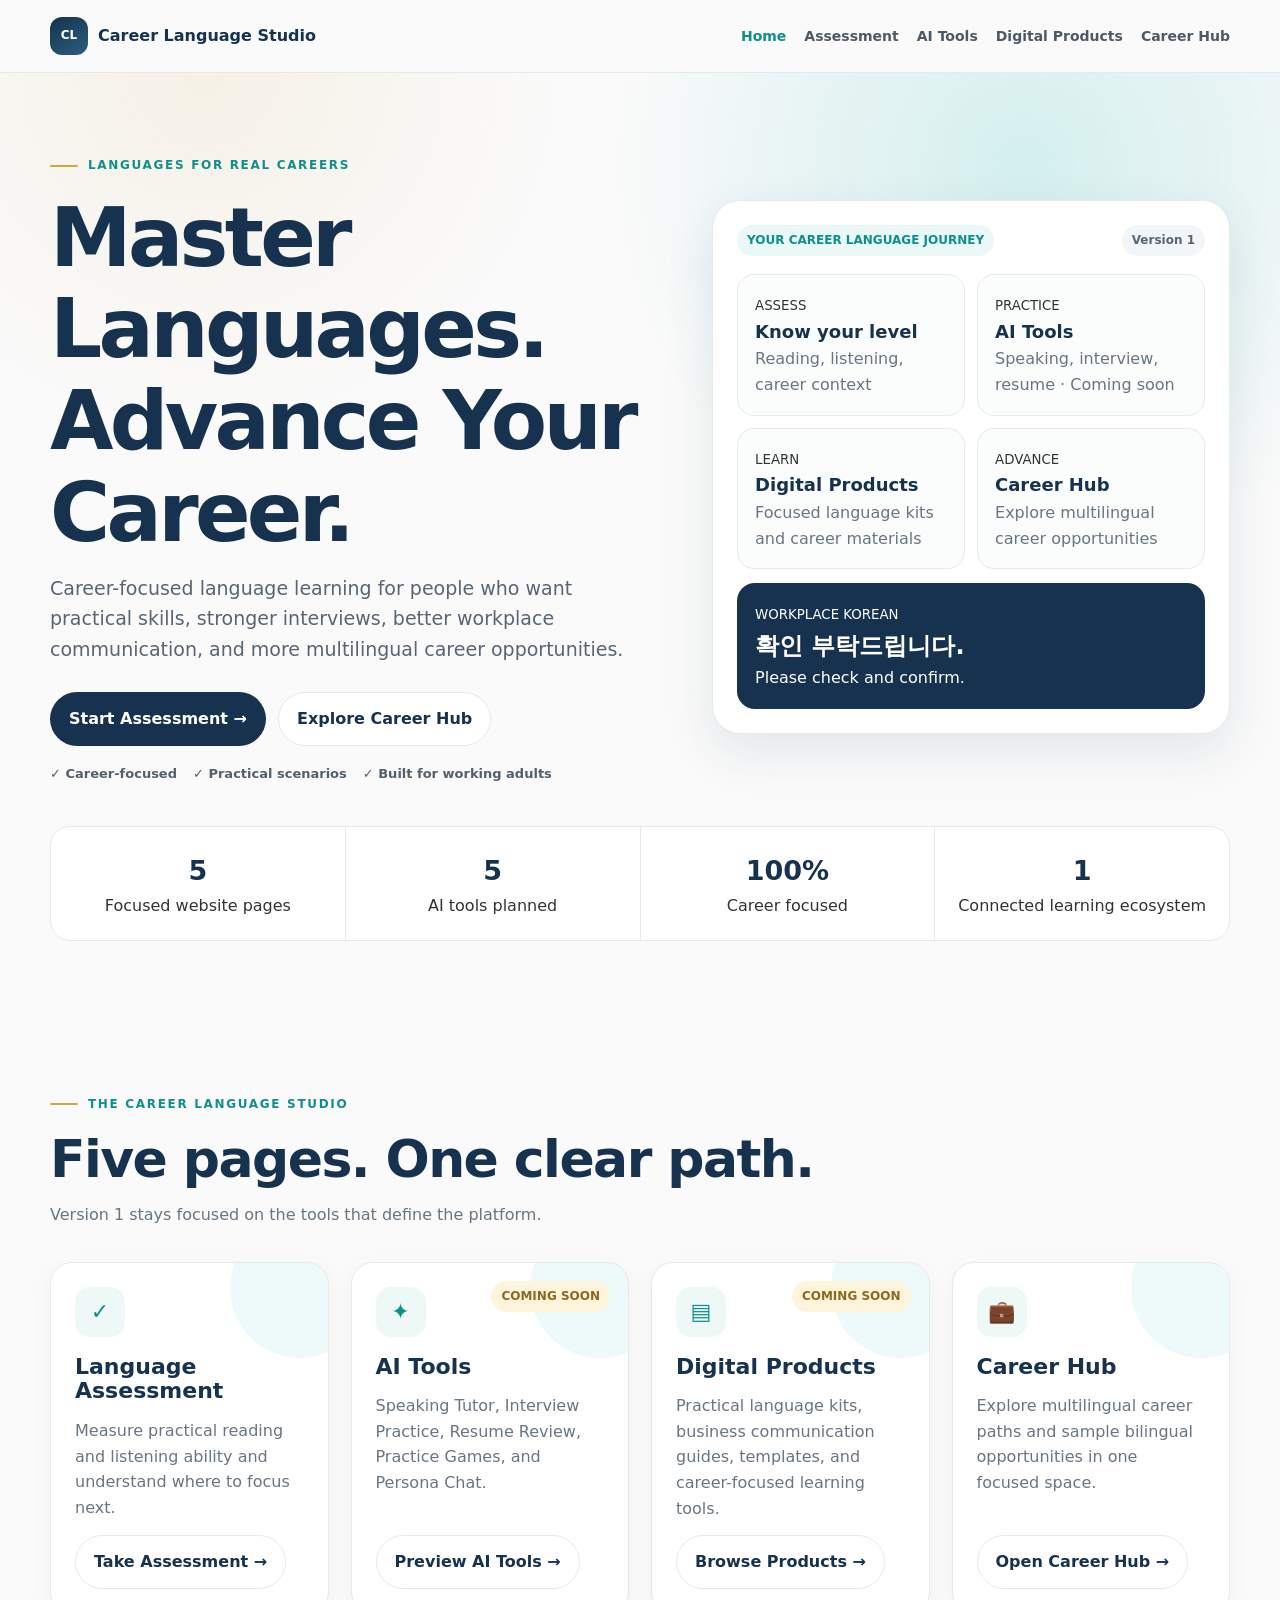
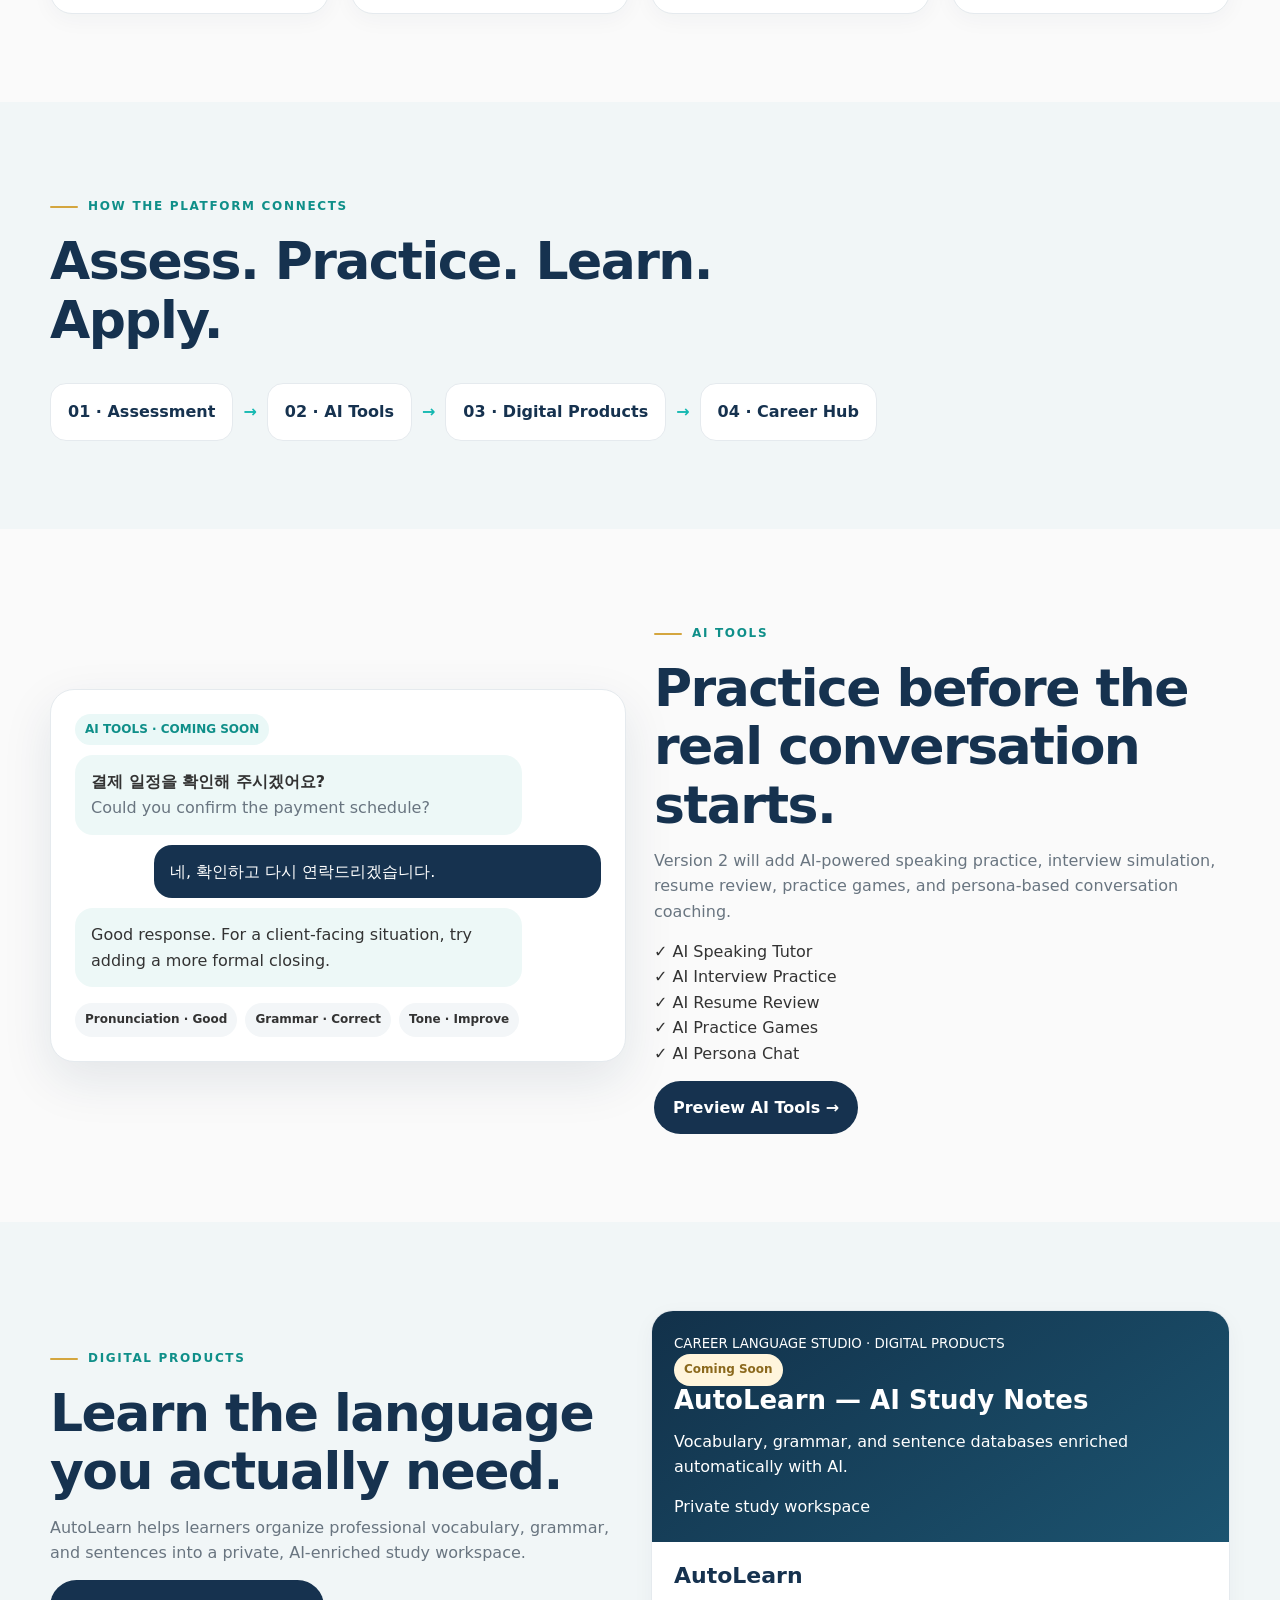
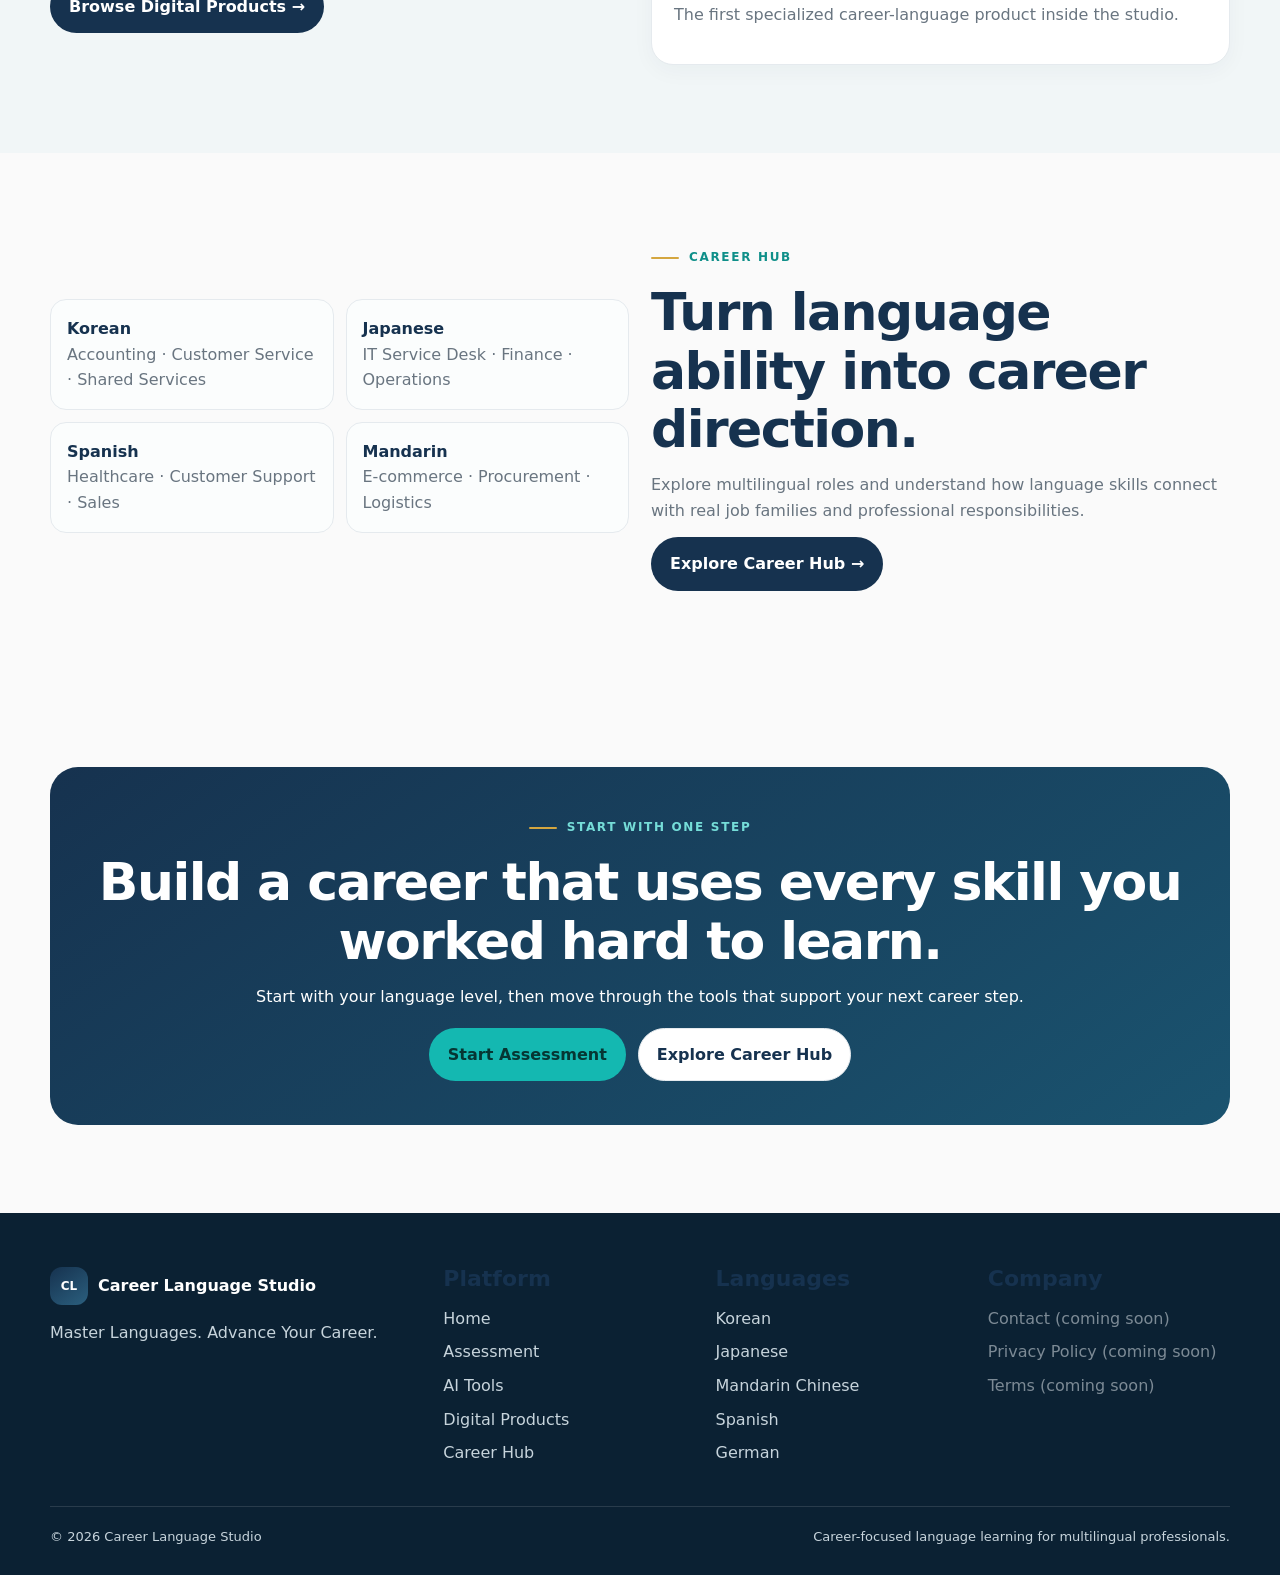
==== index.html @ 13773a87 "Initial commit: Career Language Studio website Five-page static site (Home, Assessment, AI Tools, Di" ====
<!doctype html>
<html lang="en">
<head>
  <meta charset="utf-8">
  <meta name="viewport" content="width=device-width,initial-scale=1">
  <meta name="description" content="Career Language Studio — practical language learning, AI tools, assessments, digital products, and career opportunities for multilingual professionals.">
  <title>Career Language Studio</title>
  <link rel="stylesheet" href="css/style.css">
  <style>
    .brand{display:flex;align-items:center;gap:10px;font-weight:900;color:var(--navy)}
    .checks{display:flex;gap:16px;flex-wrap:wrap;font-size:13px;font-weight:800;color:#53606b}
    .hero-panel{background:white;border:1px solid var(--line);border-radius:28px;box-shadow:var(--shadow);padding:24px}
    .panel-top{display:flex;justify-content:space-between;gap:12px;align-items:center}
    .journey{display:grid;grid-template-columns:repeat(2,1fr);gap:12px;margin-top:18px}
    .journey-card{padding:17px;border:1px solid var(--line);border-radius:17px;background:#fbfdfd}
    .journey-card strong{display:block;color:var(--navy);font-size:18px}
    .phrase{margin-top:14px;background:var(--navy);color:white;border-radius:18px;padding:18px}
    .phrase strong{display:block;font-size:24px}
    .stats{display:grid;grid-template-columns:repeat(4,1fr);gap:1px;background:var(--line);border:1px solid var(--line);border-radius:20px;overflow:hidden;margin-top:42px}
    .stat{background:white;padding:22px;text-align:center}
    .stat strong{display:block;color:var(--navy);font-size:27px}
    .main-card{position:relative;overflow:hidden;min-height:290px;display:flex;flex-direction:column;transition:.2s}
    .main-card:hover{transform:translateY(-4px);box-shadow:var(--shadow)}
    .main-card:before{content:"";position:absolute;width:140px;height:140px;border-radius:50%;background:rgba(20,184,177,.07);right:-42px;top:-45px}
    .main-card .btn{margin-top:auto;align-self:flex-start}
    .main-card .coming-badge{position:absolute;right:18px;top:18px}
    .path{display:flex;gap:10px;flex-wrap:wrap;align-items:center}
    .node{background:white;border:1px solid var(--line);border-radius:16px;padding:15px 17px;font-weight:800;color:var(--navy)}
    .arrow{color:var(--teal);font-weight:900}
    .ai-preview{display:grid;grid-template-columns:1fr 1fr;gap:28px;align-items:center}
    .chatbox{background:white;border:1px solid var(--line);border-radius:24px;padding:24px;box-shadow:var(--shadow)}
    .bubble{max-width:85%;padding:14px 16px;border-radius:18px;margin:10px 0}
    .bubble.ai{background:#edf8f7}
    .bubble.user{background:var(--navy);color:white;margin-left:auto}
    .score-row{display:flex;gap:8px;flex-wrap:wrap;margin-top:16px}
    .score{padding:7px 10px;border-radius:999px;background:#f3f6f8;font-size:12px;font-weight:800}
    .product-preview{overflow:hidden;padding:0}
    .cover{min-height:215px;padding:22px;background:linear-gradient(145deg,#12314a,#1c5470);color:white;display:flex;flex-direction:column;justify-content:space-between}
    .cover h3{color:white;font-size:26px}
    .product-body{padding:22px}
    .career-preview{display:grid;grid-template-columns:1fr 1fr;gap:12px}
    .career-box{border:1px solid var(--line);border-radius:16px;padding:16px;background:#fbfdfd}
    .career-box strong{color:var(--navy)}
    @media(max-width:980px){
      .hero-grid,.ai-preview{grid-template-columns:1fr}
      .stats{grid-template-columns:repeat(2,1fr)}
    }
    @media(max-width:680px){
      .stats,.journey,.career-preview{grid-template-columns:1fr}
      .path{display:grid}
      .arrow{transform:rotate(90deg);justify-self:center}
    }
  </style>
</head>
<body>
<header>
  <div class="wrap nav">
    <a class="brand" href="index.html"><span class="brandmark">CL</span><span>Career Language Studio</span></a>
    <button class="menu" aria-label="Open menu" aria-expanded="false">☰</button>
    <nav>
      <a href="index.html">Home</a>
      <a href="assessment.html">Assessment</a>
      <a href="ai-tools.html">AI Tools</a>
      <a href="digital-products.html">Digital Products</a>
      <a href="career-hub.html">Career Hub</a>
    </nav>
  </div>
</header>

<main>
<section class="hero">
  <div class="wrap">
    <div class="hero-grid">
      <div>
        <span class="eyebrow">Languages for real careers</span>
        <h1>Master Languages.<br>Advance Your Career.</h1>
        <p>Career-focused language learning for people who want practical skills, stronger interviews, better workplace communication, and more multilingual career opportunities.</p>
        <div class="hero-actions">
          <a class="btn primary" href="assessment.html">Start Assessment →</a>
          <a class="btn secondary" href="career-hub.html">Explore Career Hub</a>
        </div>
        <div class="checks"><span>✓ Career-focused</span><span>✓ Practical scenarios</span><span>✓ Built for working adults</span></div>
      </div>

      <div class="hero-panel">
        <div class="panel-top"><span class="tag">YOUR CAREER LANGUAGE JOURNEY</span><span class="pill">Version 1</span></div>
        <div class="journey">
          <div class="journey-card"><small>ASSESS</small><strong>Know your level</strong><span class="muted">Reading, listening, career context</span></div>
          <div class="journey-card"><small>PRACTICE</small><strong>AI Tools</strong><span class="muted">Speaking, interview, resume · Coming soon</span></div>
          <div class="journey-card"><small>LEARN</small><strong>Digital Products</strong><span class="muted">Focused language kits and career materials</span></div>
          <div class="journey-card"><small>ADVANCE</small><strong>Career Hub</strong><span class="muted">Explore multilingual career opportunities</span></div>
        </div>
        <div class="phrase"><small>WORKPLACE KOREAN</small><strong>확인 부탁드립니다.</strong><span>Please check and confirm.</span></div>
      </div>
    </div>

    <div class="stats">
      <div class="stat"><strong>5</strong><span>Focused website pages</span></div>
      <div class="stat"><strong>5</strong><span>AI tools planned</span></div>
      <div class="stat"><strong>100%</strong><span>Career focused</span></div>
      <div class="stat"><strong>1</strong><span>Connected learning ecosystem</span></div>
    </div>
  </div>
</section>

<section class="section">
  <div class="wrap">
    <div class="section-head">
      <span class="eyebrow">The Career Language Studio</span>
      <h2>Five pages. One clear path.</h2>
      <p class="muted">Version 1 stays focused on the tools that define the platform.</p>
    </div>

    <div class="grid cols-4">
      <article class="card main-card">
        <div class="icon">✓</div>
        <h3>Language Assessment</h3>
        <p class="muted">Measure practical reading and listening ability and understand where to focus next.</p>
        <a class="btn secondary" href="assessment.html">Take Assessment →</a>
      </article>

      <article class="card main-card">
        <span class="tag coming coming-badge">COMING SOON</span>
        <div class="icon">✦</div>
        <h3>AI Tools</h3>
        <p class="muted">Speaking Tutor, Interview Practice, Resume Review, Practice Games, and Persona Chat.</p>
        <a class="btn secondary" href="ai-tools.html">Preview AI Tools →</a>
      </article>

      <article class="card main-card">
        <span class="tag coming coming-badge">COMING SOON</span>
        <div class="icon">▤</div>
        <h3>Digital Products</h3>
        <p class="muted">Practical language kits, business communication guides, templates, and career-focused learning tools.</p>
        <a class="btn secondary" href="digital-products.html">Browse Products →</a>
      </article>

      <article class="card main-card">
        <div class="icon">💼</div>
        <h3>Career Hub</h3>
        <p class="muted">Explore multilingual career paths and sample bilingual opportunities in one focused space.</p>
        <a class="btn secondary" href="career-hub.html">Open Career Hub →</a>
      </article>
    </div>
  </div>
</section>

<section class="section alt">
  <div class="wrap">
    <div class="section-head">
      <span class="eyebrow">How the platform connects</span>
      <h2>Assess. Practice. Learn. Apply.</h2>
    </div>
    <div class="path">
      <div class="node">01 · Assessment</div><div class="arrow">→</div>
      <div class="node">02 · AI Tools</div><div class="arrow">→</div>
      <div class="node">03 · Digital Products</div><div class="arrow">→</div>
      <div class="node">04 · Career Hub</div>
    </div>
  </div>
</section>

<section class="section">
  <div class="wrap ai-preview">
    <div class="chatbox">
      <span class="tag">AI TOOLS · COMING SOON</span>
      <div class="bubble ai"><strong>결제 일정을 확인해 주시겠어요?</strong><br><span class="muted">Could you confirm the payment schedule?</span></div>
      <div class="bubble user">네, 확인하고 다시 연락드리겠습니다.</div>
      <div class="bubble ai">Good response. For a client-facing situation, try adding a more formal closing.</div>
      <div class="score-row"><span class="score">Pronunciation · Good</span><span class="score">Grammar · Correct</span><span class="score">Tone · Improve</span></div>
    </div>
    <div>
      <span class="eyebrow">AI Tools</span>
      <h2>Practice before the real conversation starts.</h2>
      <p class="muted">Version 2 will add AI-powered speaking practice, interview simulation, resume review, practice games, and persona-based conversation coaching.</p>
      <p>✓ AI Speaking Tutor<br>✓ AI Interview Practice<br>✓ AI Resume Review<br>✓ AI Practice Games<br>✓ AI Persona Chat</p>
      <a class="btn primary" href="ai-tools.html">Preview AI Tools →</a>
    </div>
  </div>
</section>

<section class="section alt">
  <div class="wrap grid cols-2" style="align-items:center">
    <div>
      <span class="eyebrow">Digital Products</span>
      <h2>Learn the language you actually need.</h2>
      <p class="muted">AutoLearn helps learners organize professional vocabulary, grammar, and sentences into a private, AI-enriched study workspace.</p>
      <a class="btn primary" href="digital-products.html">Browse Digital Products →</a>
    </div>
    <article class="card product-preview">
      <div class="cover">
        <small>CAREER LANGUAGE STUDIO · DIGITAL PRODUCTS</small>
        <div><span class="tag coming">Coming Soon</span><h3>AutoLearn — AI Study Notes</h3><p>Vocabulary, grammar, and sentence databases enriched automatically with AI.</p></div>
        <span>Private study workspace</span>
      </div>
      <div class="product-body"><h3>AutoLearn</h3><p class="muted">The first specialized career-language product inside the studio.</p></div>
    </article>
  </div>
</section>

<section class="section">
  <div class="wrap grid cols-2" style="align-items:center">
    <div class="career-preview">
      <div class="career-box"><strong>Korean</strong><br><span class="muted">Accounting · Customer Service · Shared Services</span></div>
      <div class="career-box"><strong>Japanese</strong><br><span class="muted">IT Service Desk · Finance · Operations</span></div>
      <div class="career-box"><strong>Spanish</strong><br><span class="muted">Healthcare · Customer Support · Sales</span></div>
      <div class="career-box"><strong>Mandarin</strong><br><span class="muted">E-commerce · Procurement · Logistics</span></div>
    </div>
    <div>
      <span class="eyebrow">Career Hub</span>
      <h2>Turn language ability into career direction.</h2>
      <p class="muted">Explore multilingual roles and understand how language skills connect with real job families and professional responsibilities.</p>
      <a class="btn primary" href="career-hub.html">Explore Career Hub →</a>
    </div>
  </div>
</section>

<section class="section">
  <div class="wrap">
    <div class="cta">
      <span class="eyebrow" style="color:#75ddd8">Start with one step</span>
      <h2>Build a career that uses every skill you worked hard to learn.</h2>
      <p>Start with your language level, then move through the tools that support your next career step.</p>
      <div style="display:flex;gap:12px;justify-content:center;flex-wrap:wrap;margin-top:18px">
        <a class="btn teal" href="assessment.html">Start Assessment</a>
        <a class="btn secondary" href="career-hub.html">Explore Career Hub</a>
      </div>
    </div>
  </div>
</section>
</main>

<footer>
  <div class="wrap">
    <div class="footer-grid">
      <div>
        <div class="brand"><span class="brandmark">CL</span><span style="color:white">Career Language Studio</span></div>
        <p style="margin-top:15px">Master Languages. Advance Your Career.</p>
      </div>
      <div class="footer-col">
        <h3>Platform</h3>
        <a href="index.html">Home</a>
        <a href="assessment.html">Assessment</a>
        <a href="ai-tools.html">AI Tools</a>
        <a href="digital-products.html">Digital Products</a>
        <a href="career-hub.html">Career Hub</a>
      </div>
      <div class="footer-col">
        <h3>Languages</h3>
        <a href="assessment.html">Korean</a>
        <a href="assessment.html">Japanese</a>
        <a href="assessment.html">Mandarin Chinese</a>
        <a href="assessment.html">Spanish</a>
        <a href="assessment.html">German</a>
      </div>
      <div class="footer-col">
        <h3>Company</h3>
        <span class="soon">Contact (coming soon)</span>
        <span class="soon">Privacy Policy (coming soon)</span>
        <span class="soon">Terms (coming soon)</span>
      </div>
    </div>
    <div class="copyright"><span>© 2026 Career Language Studio</span><span>Career-focused language learning for multilingual professionals.</span></div>
  </div>
</footer>
<script src="js/main.js"></script>
</body>
</html>
---- css/style.css ----
/* Career Language Studio — shared site styles
   Loaded on every page. Page-specific styles live in a <style> block
   in each HTML file and should not repeat anything defined here. */

:root{
  --navy:#16324F; --navy2:#0d2438; --teal:#14B8B1; --teal2:#0f8f89;
  --gold:#D4A63F; --bg:#FAFAFA; --paper:#fff; --text:#333; --muted:#697580;
  --line:#e5eaee; --soft:#f1f6f7; --good:#2e7d64; --warn:#9a6b20;
  --shadow:0 18px 50px rgba(22,50,79,.10);
  --radius:22px; --max:1180px;
}

*{box-sizing:border-box}
html{scroll-behavior:smooth}
body{margin:0;background:var(--bg);color:var(--text);font-family:Inter,ui-sans-serif,system-ui,-apple-system,BlinkMacSystemFont,"Segoe UI",sans-serif;line-height:1.6}
h1,h2,h3{font-family:Poppins,Inter,system-ui,sans-serif;color:var(--navy);line-height:1.12;margin:0 0 14px}
h1{font-size:clamp(46px,7vw,82px);letter-spacing:-.045em}
h2{font-size:clamp(32px,4.6vw,52px);letter-spacing:-.03em}
h3{font-size:22px}
p{margin:0 0 14px}
a{text-decoration:none;color:inherit}
button,input,select{font:inherit}

.wrap{width:min(var(--max),calc(100% - 40px));margin:auto}
.section{padding:88px 0}
.alt{background:var(--soft)}
.dark{background:var(--navy);color:white}
.dark h2,.dark h3{color:white}
.muted{color:var(--muted)}

.eyebrow{display:inline-flex;align-items:center;gap:10px;font-size:12px;font-weight:900;letter-spacing:.14em;text-transform:uppercase;color:var(--teal2);margin-bottom:16px}
.eyebrow:before{content:"";width:28px;height:2px;background:var(--gold);border-radius:2px}

/* Buttons */
.btn{display:inline-flex;align-items:center;justify-content:center;gap:8px;border:1px solid transparent;border-radius:999px;padding:13px 18px;font-weight:800;cursor:pointer;transition:.2s;font-family:inherit}
.btn:hover{transform:translateY(-1px)}
.btn.primary{background:var(--navy);color:white}
.btn.primary:hover{background:var(--navy2)}
.btn.secondary{background:white;border-color:var(--line);color:var(--navy)}
.btn.ghost{background:transparent;border-color:var(--line);color:var(--navy)}
.btn.teal{background:var(--teal);color:#063633}
.btn[disabled],.btn.disabled{cursor:not-allowed;opacity:.6}
.btn[disabled]:hover,.btn.disabled:hover{transform:none}

/* Tags / status badges (unified across pages) */
.tag,.pill{display:inline-flex;align-items:center;gap:6px;border-radius:999px;padding:6px 10px;font-size:12px;font-weight:800}
.tag{background:#eaf8f7;color:var(--teal2)}
.pill{background:#f3f6f8;color:#596570}
.coming{background:#fff5dc;color:#8b691d}
.demo{background:#fff5dc;color:#8b691d}

.card{background:white;border:1px solid var(--line);border-radius:var(--radius);padding:24px;box-shadow:0 6px 22px rgba(22,50,79,.04)}
.grid{display:grid;gap:22px}
.cols-2{grid-template-columns:repeat(2,minmax(0,1fr))}
.cols-3{grid-template-columns:repeat(3,minmax(0,1fr))}
.cols-4{grid-template-columns:repeat(4,minmax(0,1fr))}

.section-head{max-width:780px;margin-bottom:34px}
.icon{width:50px;height:50px;border-radius:15px;background:#edf8f7;color:var(--teal2);display:grid;place-items:center;font-size:22px;font-weight:900;margin-bottom:18px}

/* Header / primary nav */
header{position:sticky;top:0;z-index:60;background:rgba(250,250,250,.92);backdrop-filter:blur(16px);border-bottom:1px solid var(--line)}
.nav{height:72px;display:flex;align-items:center;justify-content:space-between;gap:18px}
.brand{display:flex;align-items:center;gap:10px;font-weight:900;color:var(--navy)}
.brandmark{width:38px;height:38px;border-radius:12px;background:linear-gradient(145deg,var(--navy),#2b5f7e);color:white;display:grid;place-items:center;font-size:12px}
nav{display:flex;gap:18px;align-items:center;font-size:14px;font-weight:800;color:#4d5964}
nav a:hover{color:var(--teal2)}
nav a[aria-current="page"]{color:var(--teal2)}
.menu{display:none;border:0;background:transparent;font-size:26px;color:var(--navy);cursor:pointer}

/* Shared hero shell */
.hero{padding:76px 0 58px;background:
  radial-gradient(circle at 80% 10%,rgba(20,184,177,.17),transparent 31%),
  radial-gradient(circle at 16% 0%,rgba(212,166,63,.10),transparent 25%),var(--bg)}
.hero-grid{display:grid;grid-template-columns:1.08fr .92fr;gap:54px;align-items:center}
.hero p{font-size:19px;color:#596572;max-width:720px}
.hero-actions{display:flex;gap:12px;flex-wrap:wrap;margin:28px 0 18px}

.cta{background:linear-gradient(145deg,var(--navy),#1a536f);color:white;border-radius:28px;padding:44px;text-align:center}
.cta h2{color:white}

/* Footer (shared across all pages) */
footer{background:#0b2133;color:#c7d4dc;padding:54px 0 28px}
.footer-grid{display:grid;grid-template-columns:1.5fr repeat(3,1fr);gap:30px}
.footer-col a,.footer-col span.soon{display:block;margin:8px 0}
.footer-col span.soon{color:#7c8a95;cursor:default}
.copyright{margin-top:32px;padding-top:20px;border-top:1px solid rgba(255,255,255,.12);font-size:13px;display:flex;justify-content:space-between;gap:18px;flex-wrap:wrap}

/* Shared responsive breakpoints */
@media(max-width:980px){
  nav{display:none}
  nav.open{display:flex;position:absolute;left:20px;right:20px;top:72px;flex-direction:column;align-items:flex-start;background:white;border:1px solid var(--line);border-radius:18px;padding:18px;box-shadow:var(--shadow);z-index:61}
  .menu{display:block}
  .hero-grid{grid-template-columns:1fr}
  .cols-4,.cols-3{grid-template-columns:repeat(2,1fr)}
  .footer-grid{grid-template-columns:repeat(2,1fr)}
}
@media(max-width:680px){
  .wrap{width:min(var(--max),calc(100% - 28px))}
  .section{padding:66px 0}
  .cols-2,.cols-3,.cols-4,.footer-grid{grid-template-columns:1fr}
  .cta{padding:32px 22px}
}

/* Accessibility: visible keyboard focus everywhere */
a:focus-visible,button:focus-visible,input:focus-visible,select:focus-visible,[role="button"]:focus-visible{
  outline:2px solid var(--teal2);outline-offset:2px;
}
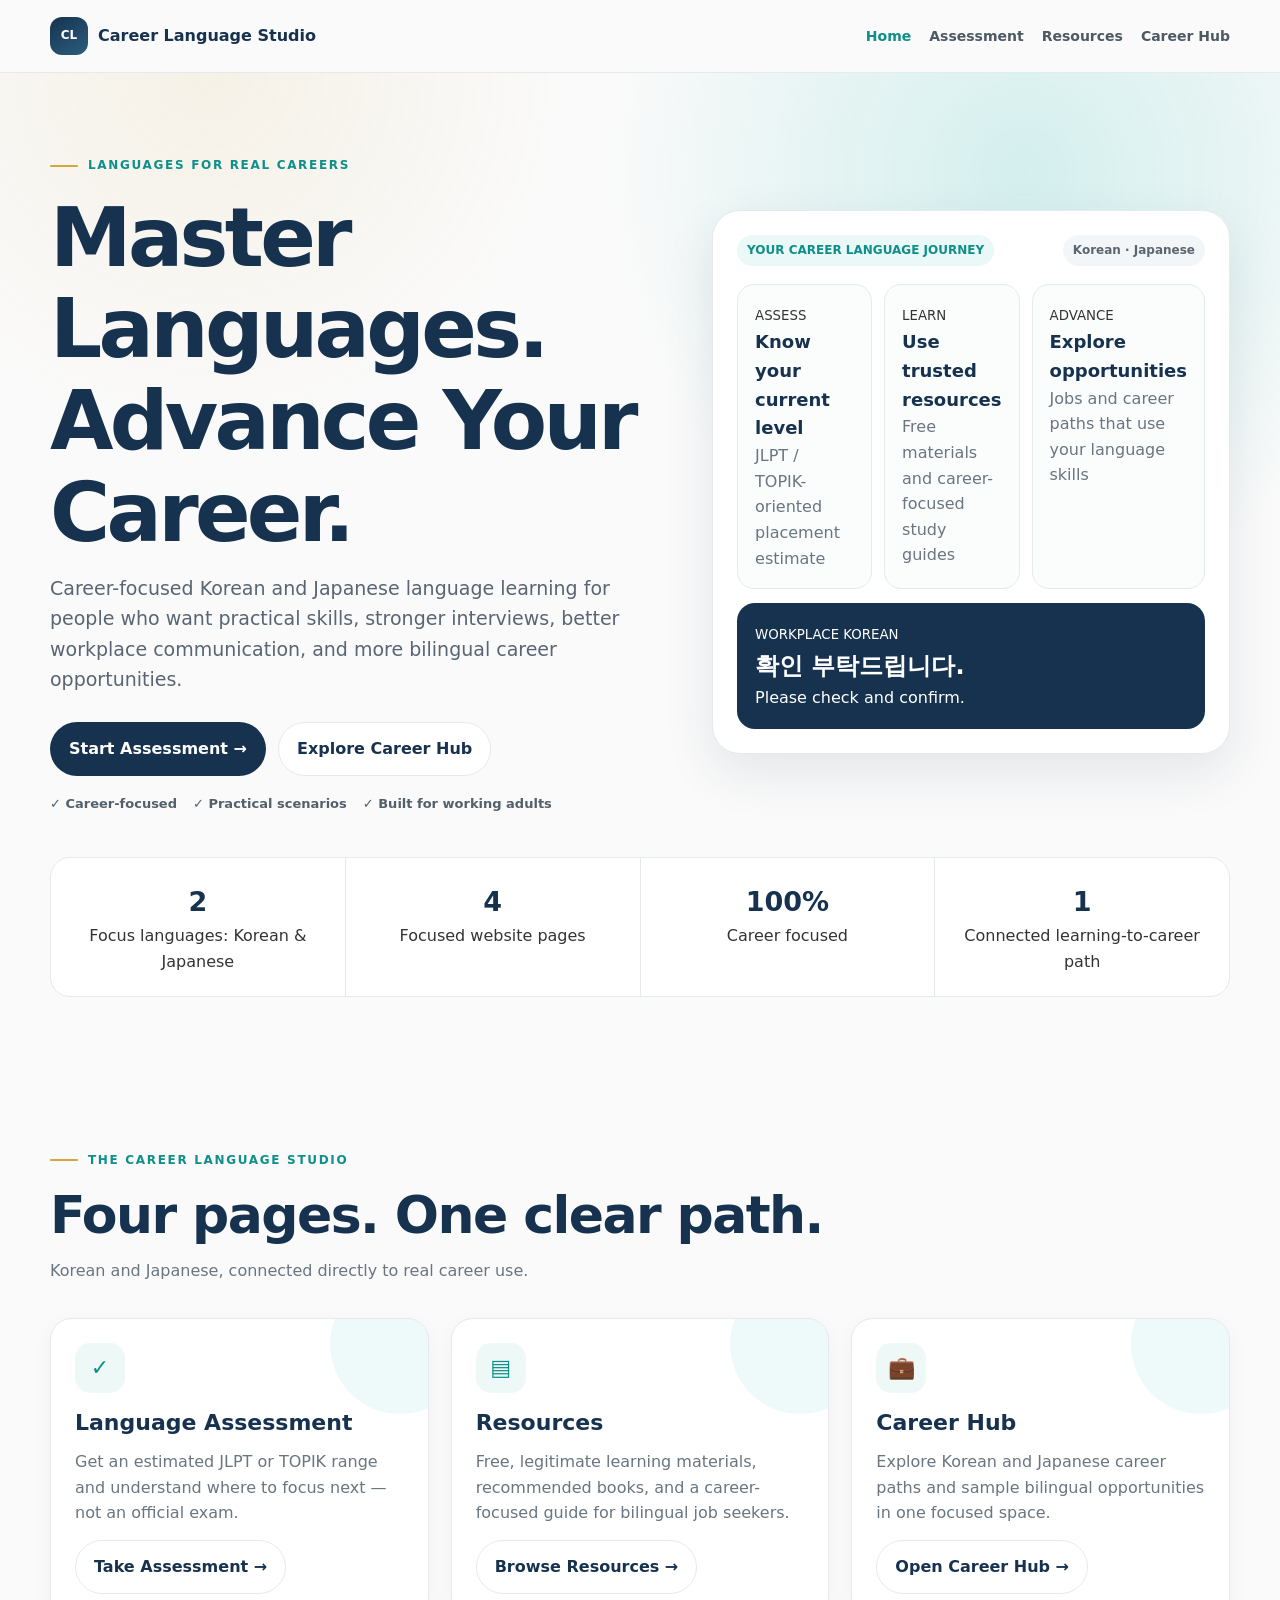
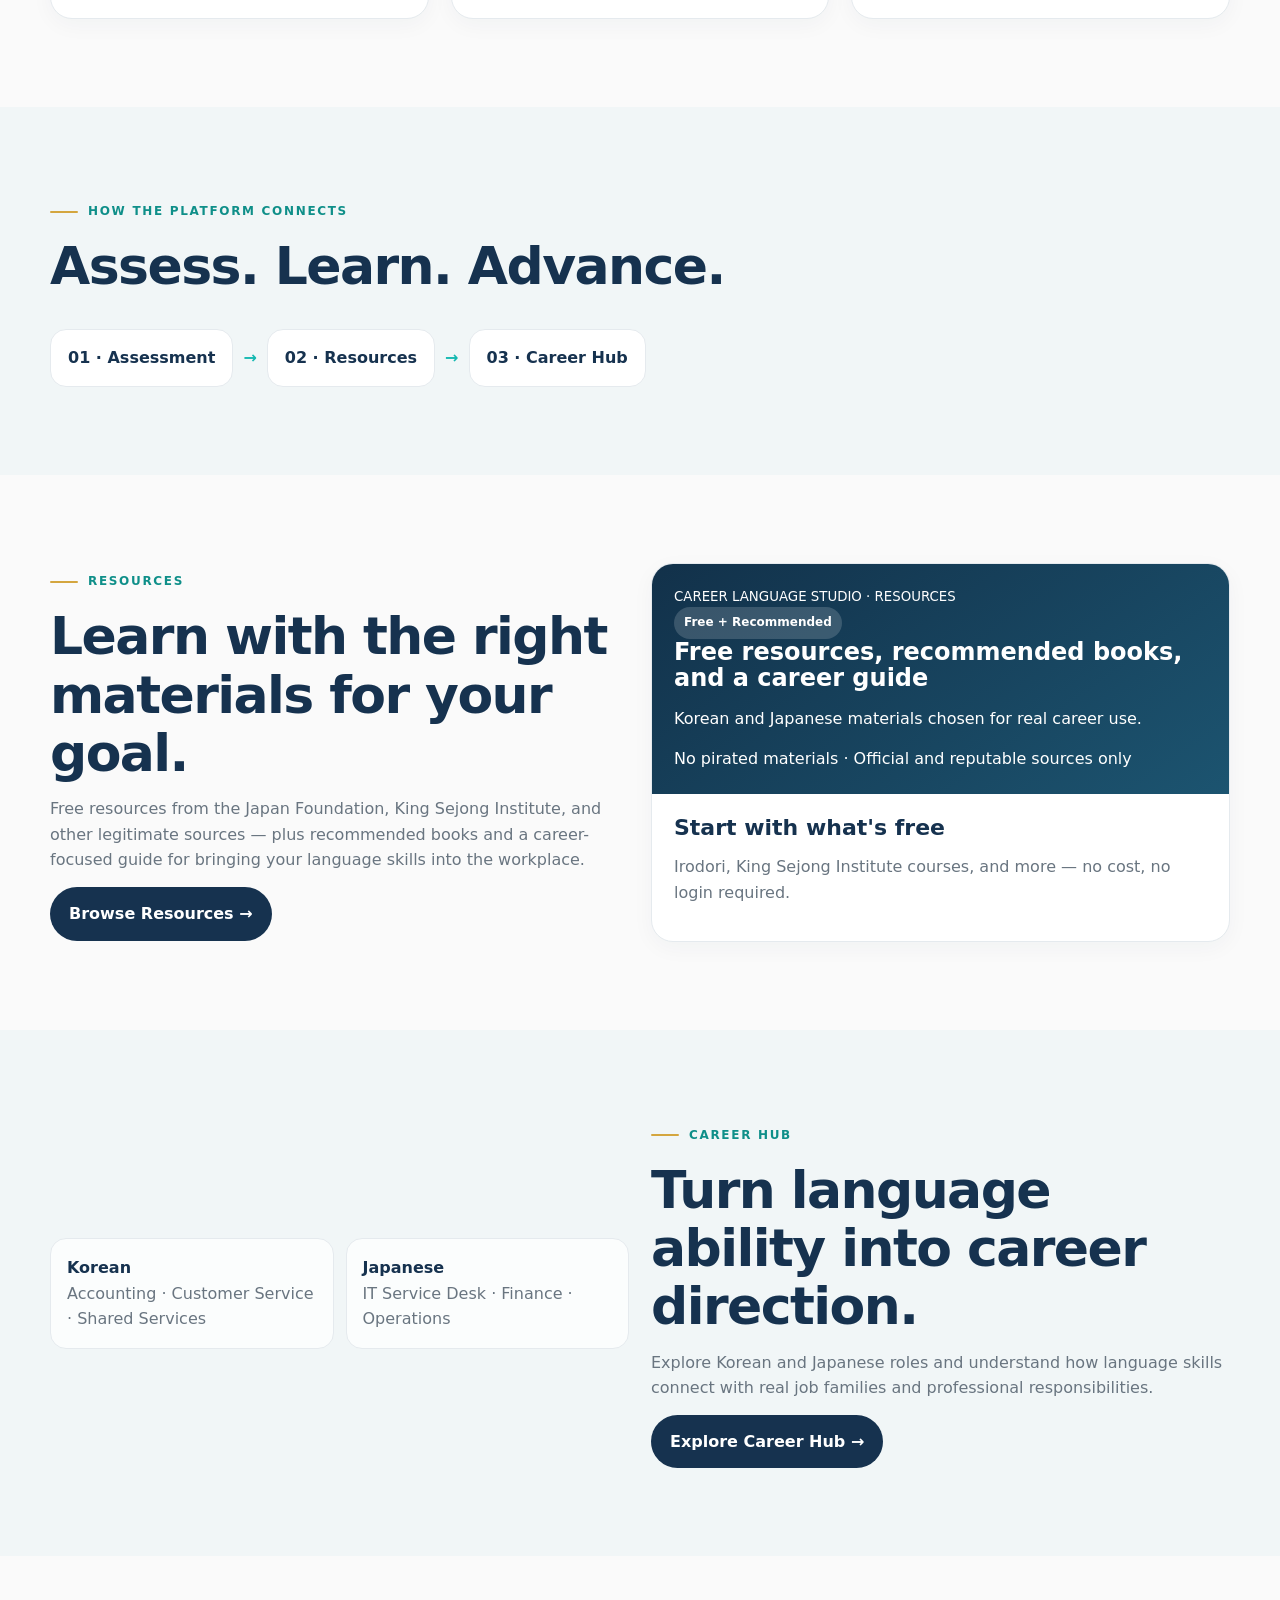
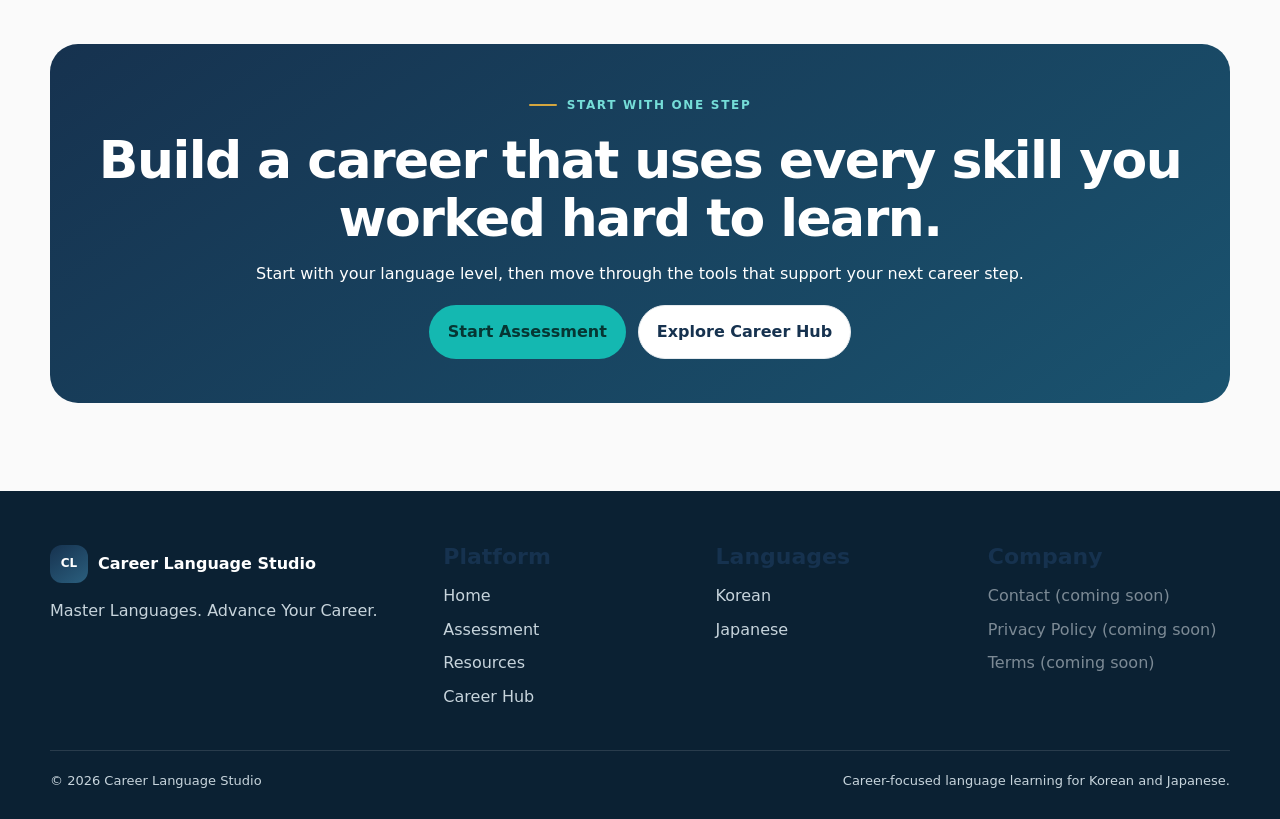
==== commit 424d93aa: "feat: narrow platform to Korean/Japanese and restructure around Resources - Nav/footer across all pa" ====
--- a/index.html
+++ b/index.html
@@ -3,7 +3,7 @@
 <head>
   <meta charset="utf-8">
   <meta name="viewport" content="width=device-width,initial-scale=1">
-  <meta name="description" content="Career Language Studio — practical language learning, AI tools, assessments, digital products, and career opportunities for multilingual professionals.">
+  <meta name="description" content="Career Language Studio — career-focused Korean and Japanese language learning, placement assessment, curated resources, and bilingual career opportunities.">
   <title>Career Language Studio</title>
   <link rel="stylesheet" href="css/style.css">
   <style>
@@ -11,7 +11,7 @@
     .checks{display:flex;gap:16px;flex-wrap:wrap;font-size:13px;font-weight:800;color:#53606b}
     .hero-panel{background:white;border:1px solid var(--line);border-radius:28px;box-shadow:var(--shadow);padding:24px}
     .panel-top{display:flex;justify-content:space-between;gap:12px;align-items:center}
-    .journey{display:grid;grid-template-columns:repeat(2,1fr);gap:12px;margin-top:18px}
+    .journey{display:grid;grid-template-columns:repeat(3,1fr);gap:12px;margin-top:18px}
     .journey-card{padding:17px;border:1px solid var(--line);border-radius:17px;background:#fbfdfd}
     .journey-card strong{display:block;color:var(--navy);font-size:18px}
     .phrase{margin-top:14px;background:var(--navy);color:white;border-radius:18px;padding:18px}
@@ -19,34 +19,27 @@
     .stats{display:grid;grid-template-columns:repeat(4,1fr);gap:1px;background:var(--line);border:1px solid var(--line);border-radius:20px;overflow:hidden;margin-top:42px}
     .stat{background:white;padding:22px;text-align:center}
     .stat strong{display:block;color:var(--navy);font-size:27px}
-    .main-card{position:relative;overflow:hidden;min-height:290px;display:flex;flex-direction:column;transition:.2s}
+    .main-card{position:relative;overflow:hidden;min-height:280px;display:flex;flex-direction:column;transition:.2s}
     .main-card:hover{transform:translateY(-4px);box-shadow:var(--shadow)}
     .main-card:before{content:"";position:absolute;width:140px;height:140px;border-radius:50%;background:rgba(20,184,177,.07);right:-42px;top:-45px}
     .main-card .btn{margin-top:auto;align-self:flex-start}
-    .main-card .coming-badge{position:absolute;right:18px;top:18px}
     .path{display:flex;gap:10px;flex-wrap:wrap;align-items:center}
     .node{background:white;border:1px solid var(--line);border-radius:16px;padding:15px 17px;font-weight:800;color:var(--navy)}
     .arrow{color:var(--teal);font-weight:900}
-    .ai-preview{display:grid;grid-template-columns:1fr 1fr;gap:28px;align-items:center}
-    .chatbox{background:white;border:1px solid var(--line);border-radius:24px;padding:24px;box-shadow:var(--shadow)}
-    .bubble{max-width:85%;padding:14px 16px;border-radius:18px;margin:10px 0}
-    .bubble.ai{background:#edf8f7}
-    .bubble.user{background:var(--navy);color:white;margin-left:auto}
-    .score-row{display:flex;gap:8px;flex-wrap:wrap;margin-top:16px}
-    .score{padding:7px 10px;border-radius:999px;background:#f3f6f8;font-size:12px;font-weight:800}
     .product-preview{overflow:hidden;padding:0}
     .cover{min-height:215px;padding:22px;background:linear-gradient(145deg,#12314a,#1c5470);color:white;display:flex;flex-direction:column;justify-content:space-between}
-    .cover h3{color:white;font-size:26px}
+    .cover h3{color:white;font-size:24px}
     .product-body{padding:22px}
     .career-preview{display:grid;grid-template-columns:1fr 1fr;gap:12px}
     .career-box{border:1px solid var(--line);border-radius:16px;padding:16px;background:#fbfdfd}
     .career-box strong{color:var(--navy)}
     @media(max-width:980px){
-      .hero-grid,.ai-preview{grid-template-columns:1fr}
+      .hero-grid{grid-template-columns:1fr}
       .stats{grid-template-columns:repeat(2,1fr)}
+      .journey{grid-template-columns:1fr}
     }
     @media(max-width:680px){
-      .stats,.journey,.career-preview{grid-template-columns:1fr}
+      .stats,.career-preview{grid-template-columns:1fr}
       .path{display:grid}
       .arrow{transform:rotate(90deg);justify-self:center}
     }
@@ -60,8 +53,7 @@
     <nav>
       <a href="index.html">Home</a>
       <a href="assessment.html">Assessment</a>
-      <a href="ai-tools.html">AI Tools</a>
-      <a href="digital-products.html">Digital Products</a>
+      <a href="resources.html">Resources</a>
       <a href="career-hub.html">Career Hub</a>
     </nav>
   </div>
@@ -74,7 +66,7 @@
       <div>
         <span class="eyebrow">Languages for real careers</span>
         <h1>Master Languages.<br>Advance Your Career.</h1>
-        <p>Career-focused language learning for people who want practical skills, stronger interviews, better workplace communication, and more multilingual career opportunities.</p>
+        <p>Career-focused Korean and Japanese language learning for people who want practical skills, stronger interviews, better workplace communication, and more bilingual career opportunities.</p>
         <div class="hero-actions">
           <a class="btn primary" href="assessment.html">Start Assessment →</a>
           <a class="btn secondary" href="career-hub.html">Explore Career Hub</a>
@@ -83,22 +75,21 @@
       </div>
 
       <div class="hero-panel">
-        <div class="panel-top"><span class="tag">YOUR CAREER LANGUAGE JOURNEY</span><span class="pill">Version 1</span></div>
+        <div class="panel-top"><span class="tag">YOUR CAREER LANGUAGE JOURNEY</span><span class="pill">Korean · Japanese</span></div>
         <div class="journey">
-          <div class="journey-card"><small>ASSESS</small><strong>Know your level</strong><span class="muted">Reading, listening, career context</span></div>
-          <div class="journey-card"><small>PRACTICE</small><strong>AI Tools</strong><span class="muted">Speaking, interview, resume · Coming soon</span></div>
-          <div class="journey-card"><small>LEARN</small><strong>Digital Products</strong><span class="muted">Focused language kits and career materials</span></div>
-          <div class="journey-card"><small>ADVANCE</small><strong>Career Hub</strong><span class="muted">Explore multilingual career opportunities</span></div>
+          <div class="journey-card"><small>ASSESS</small><strong>Know your current level</strong><span class="muted">JLPT / TOPIK-oriented placement estimate</span></div>
+          <div class="journey-card"><small>LEARN</small><strong>Use trusted resources</strong><span class="muted">Free materials and career-focused study guides</span></div>
+          <div class="journey-card"><small>ADVANCE</small><strong>Explore opportunities</strong><span class="muted">Jobs and career paths that use your language skills</span></div>
         </div>
         <div class="phrase"><small>WORKPLACE KOREAN</small><strong>확인 부탁드립니다.</strong><span>Please check and confirm.</span></div>
       </div>
     </div>
 
     <div class="stats">
-      <div class="stat"><strong>5</strong><span>Focused website pages</span></div>
-      <div class="stat"><strong>5</strong><span>AI tools planned</span></div>
+      <div class="stat"><strong>2</strong><span>Focus languages: Korean &amp; Japanese</span></div>
+      <div class="stat"><strong>4</strong><span>Focused website pages</span></div>
       <div class="stat"><strong>100%</strong><span>Career focused</span></div>
-      <div class="stat"><strong>1</strong><span>Connected learning ecosystem</span></div>
+      <div class="stat"><strong>1</strong><span>Connected learning-to-career path</span></div>
     </div>
   </div>
 </section>
@@ -107,38 +98,29 @@
   <div class="wrap">
     <div class="section-head">
       <span class="eyebrow">The Career Language Studio</span>
-      <h2>Five pages. One clear path.</h2>
-      <p class="muted">Version 1 stays focused on the tools that define the platform.</p>
-    </div>
-
-    <div class="grid cols-4">
+      <h2>Four pages. One clear path.</h2>
+      <p class="muted">Korean and Japanese, connected directly to real career use.</p>
+    </div>
+
+    <div class="grid cols-3">
       <article class="card main-card">
         <div class="icon">✓</div>
         <h3>Language Assessment</h3>
-        <p class="muted">Measure practical reading and listening ability and understand where to focus next.</p>
+        <p class="muted">Get an estimated JLPT or TOPIK range and understand where to focus next — not an official exam.</p>
         <a class="btn secondary" href="assessment.html">Take Assessment →</a>
       </article>
 
       <article class="card main-card">
-        <span class="tag coming coming-badge">COMING SOON</span>
-        <div class="icon">✦</div>
-        <h3>AI Tools</h3>
-        <p class="muted">Speaking Tutor, Interview Practice, Resume Review, Practice Games, and Persona Chat.</p>
-        <a class="btn secondary" href="ai-tools.html">Preview AI Tools →</a>
-      </article>
-
-      <article class="card main-card">
-        <span class="tag coming coming-badge">COMING SOON</span>
         <div class="icon">▤</div>
-        <h3>Digital Products</h3>
-        <p class="muted">Practical language kits, business communication guides, templates, and career-focused learning tools.</p>
-        <a class="btn secondary" href="digital-products.html">Browse Products →</a>
+        <h3>Resources</h3>
+        <p class="muted">Free, legitimate learning materials, recommended books, and a career-focused guide for bilingual job seekers.</p>
+        <a class="btn secondary" href="resources.html">Browse Resources →</a>
       </article>
 
       <article class="card main-card">
         <div class="icon">💼</div>
         <h3>Career Hub</h3>
-        <p class="muted">Explore multilingual career paths and sample bilingual opportunities in one focused space.</p>
+        <p class="muted">Explore Korean and Japanese career paths and sample bilingual opportunities in one focused space.</p>
         <a class="btn secondary" href="career-hub.html">Open Career Hub →</a>
       </article>
     </div>
@@ -149,67 +131,45 @@
   <div class="wrap">
     <div class="section-head">
       <span class="eyebrow">How the platform connects</span>
-      <h2>Assess. Practice. Learn. Apply.</h2>
+      <h2>Assess. Learn. Advance.</h2>
     </div>
     <div class="path">
       <div class="node">01 · Assessment</div><div class="arrow">→</div>
-      <div class="node">02 · AI Tools</div><div class="arrow">→</div>
-      <div class="node">03 · Digital Products</div><div class="arrow">→</div>
-      <div class="node">04 · Career Hub</div>
+      <div class="node">02 · Resources</div><div class="arrow">→</div>
+      <div class="node">03 · Career Hub</div>
     </div>
   </div>
 </section>
 
 <section class="section">
-  <div class="wrap ai-preview">
-    <div class="chatbox">
-      <span class="tag">AI TOOLS · COMING SOON</span>
-      <div class="bubble ai"><strong>결제 일정을 확인해 주시겠어요?</strong><br><span class="muted">Could you confirm the payment schedule?</span></div>
-      <div class="bubble user">네, 확인하고 다시 연락드리겠습니다.</div>
-      <div class="bubble ai">Good response. For a client-facing situation, try adding a more formal closing.</div>
-      <div class="score-row"><span class="score">Pronunciation · Good</span><span class="score">Grammar · Correct</span><span class="score">Tone · Improve</span></div>
-    </div>
-    <div>
-      <span class="eyebrow">AI Tools</span>
-      <h2>Practice before the real conversation starts.</h2>
-      <p class="muted">Version 2 will add AI-powered speaking practice, interview simulation, resume review, practice games, and persona-based conversation coaching.</p>
-      <p>✓ AI Speaking Tutor<br>✓ AI Interview Practice<br>✓ AI Resume Review<br>✓ AI Practice Games<br>✓ AI Persona Chat</p>
-      <a class="btn primary" href="ai-tools.html">Preview AI Tools →</a>
-    </div>
-  </div>
-</section>
-
-<section class="section alt">
   <div class="wrap grid cols-2" style="align-items:center">
     <div>
-      <span class="eyebrow">Digital Products</span>
-      <h2>Learn the language you actually need.</h2>
-      <p class="muted">AutoLearn helps learners organize professional vocabulary, grammar, and sentences into a private, AI-enriched study workspace.</p>
-      <a class="btn primary" href="digital-products.html">Browse Digital Products →</a>
+      <span class="eyebrow">Resources</span>
+      <h2>Learn with the right materials for your goal.</h2>
+      <p class="muted">Free resources from the Japan Foundation, King Sejong Institute, and other legitimate sources — plus recommended books and a career-focused guide for bringing your language skills into the workplace.</p>
+      <a class="btn primary" href="resources.html">Browse Resources →</a>
     </div>
     <article class="card product-preview">
       <div class="cover">
-        <small>CAREER LANGUAGE STUDIO · DIGITAL PRODUCTS</small>
-        <div><span class="tag coming">Coming Soon</span><h3>AutoLearn — AI Study Notes</h3><p>Vocabulary, grammar, and sentence databases enriched automatically with AI.</p></div>
-        <span>Private study workspace</span>
-      </div>
-      <div class="product-body"><h3>AutoLearn</h3><p class="muted">The first specialized career-language product inside the studio.</p></div>
+        <small>CAREER LANGUAGE STUDIO · RESOURCES</small>
+        <div><span class="tag" style="background:rgba(255,255,255,.16);color:white">Free + Recommended</span><h3>Free resources, recommended books, and a career guide</h3><p>Korean and Japanese materials chosen for real career use.</p></div>
+        <span>No pirated materials · Official and reputable sources only</span>
+      </div>
+      <div class="product-body"><h3>Start with what's free</h3><p class="muted">Irodori, King Sejong Institute courses, and more — no cost, no login required.</p></div>
     </article>
   </div>
 </section>
 
-<section class="section">
+<section class="section alt">
   <div class="wrap grid cols-2" style="align-items:center">
     <div class="career-preview">
       <div class="career-box"><strong>Korean</strong><br><span class="muted">Accounting · Customer Service · Shared Services</span></div>
       <div class="career-box"><strong>Japanese</strong><br><span class="muted">IT Service Desk · Finance · Operations</span></div>
-      <div class="career-box"><strong>Spanish</strong><br><span class="muted">Healthcare · Customer Support · Sales</span></div>
-      <div class="career-box"><strong>Mandarin</strong><br><span class="muted">E-commerce · Procurement · Logistics</span></div>
     </div>
     <div>
       <span class="eyebrow">Career Hub</span>
       <h2>Turn language ability into career direction.</h2>
-      <p class="muted">Explore multilingual roles and understand how language skills connect with real job families and professional responsibilities.</p>
+      <p class="muted">Explore Korean and Japanese roles and understand how language skills connect with real job families and professional responsibilities.</p>
       <a class="btn primary" href="career-hub.html">Explore Career Hub →</a>
     </div>
   </div>
@@ -241,17 +201,13 @@
         <h3>Platform</h3>
         <a href="index.html">Home</a>
         <a href="assessment.html">Assessment</a>
-        <a href="ai-tools.html">AI Tools</a>
-        <a href="digital-products.html">Digital Products</a>
+        <a href="resources.html">Resources</a>
         <a href="career-hub.html">Career Hub</a>
       </div>
       <div class="footer-col">
         <h3>Languages</h3>
         <a href="assessment.html">Korean</a>
         <a href="assessment.html">Japanese</a>
-        <a href="assessment.html">Mandarin Chinese</a>
-        <a href="assessment.html">Spanish</a>
-        <a href="assessment.html">German</a>
       </div>
       <div class="footer-col">
         <h3>Company</h3>
@@ -260,7 +216,7 @@
         <span class="soon">Terms (coming soon)</span>
       </div>
     </div>
-    <div class="copyright"><span>© 2026 Career Language Studio</span><span>Career-focused language learning for multilingual professionals.</span></div>
+    <div class="copyright"><span>© 2026 Career Language Studio</span><span>Career-focused language learning for Korean and Japanese.</span></div>
   </div>
 </footer>
 <script src="js/main.js"></script>
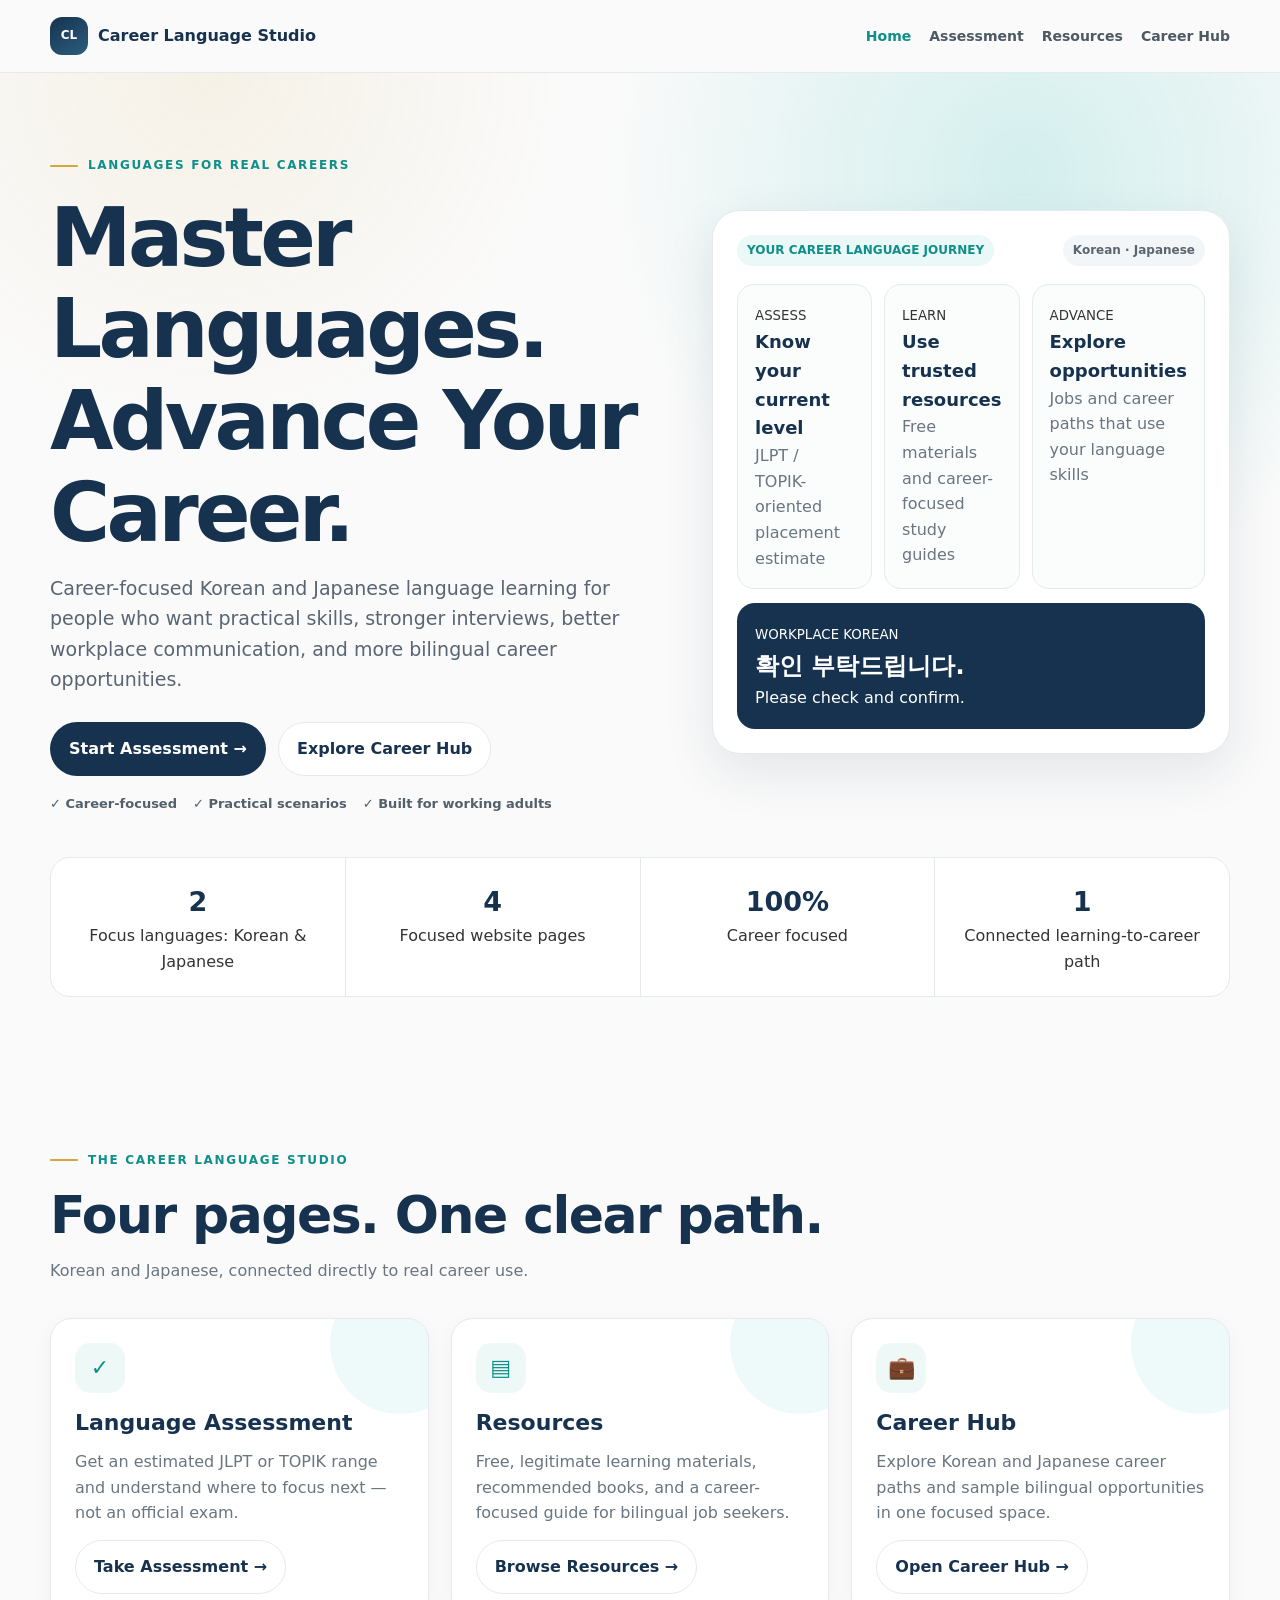
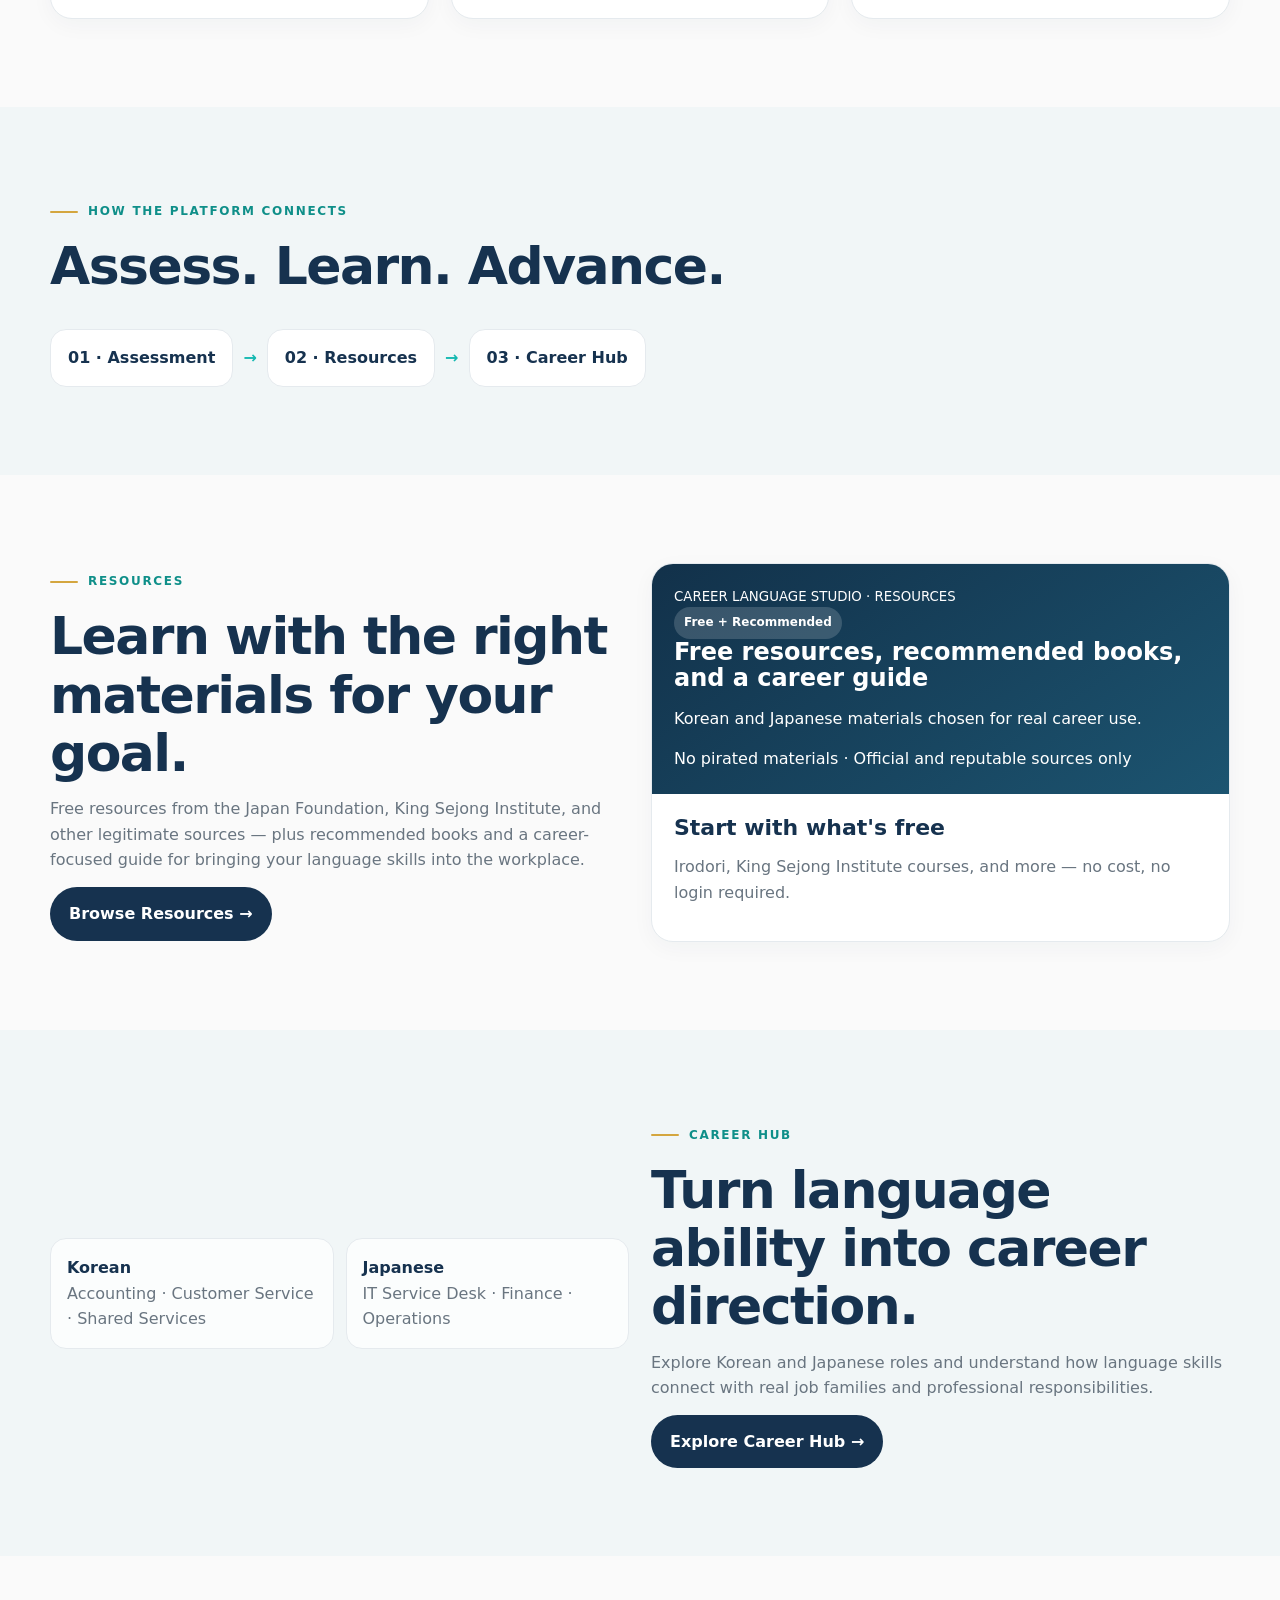
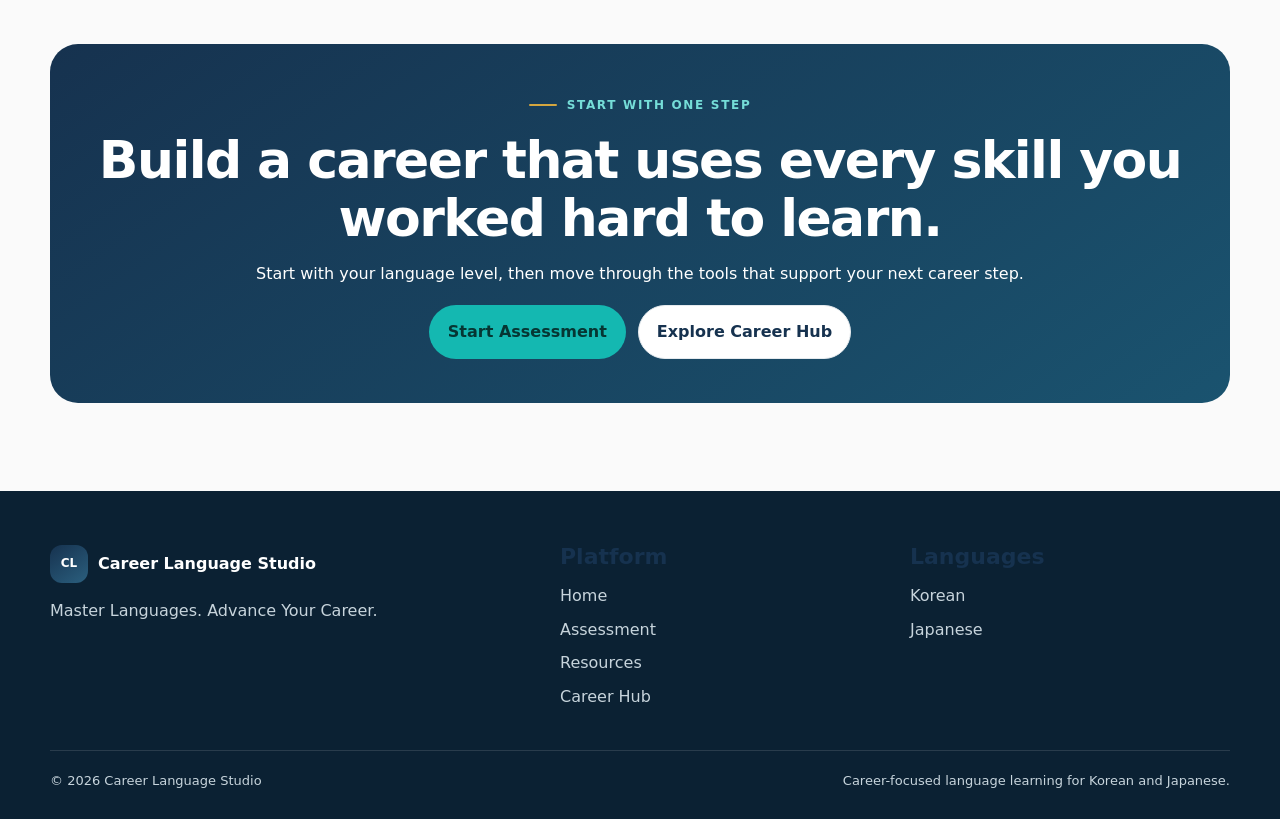
==== commit 085db8af: "chore: remove footer Company column and demo job listings - Drop the placeholder Company footer colu" ====
--- a/index.html
+++ b/index.html
@@ -209,12 +209,6 @@
         <a href="assessment.html">Korean</a>
         <a href="assessment.html">Japanese</a>
       </div>
-      <div class="footer-col">
-        <h3>Company</h3>
-        <span class="soon">Contact (coming soon)</span>
-        <span class="soon">Privacy Policy (coming soon)</span>
-        <span class="soon">Terms (coming soon)</span>
-      </div>
     </div>
     <div class="copyright"><span>© 2026 Career Language Studio</span><span>Career-focused language learning for Korean and Japanese.</span></div>
   </div>
--- a/css/style.css
+++ b/css/style.css
@@ -81,7 +81,7 @@
 
 /* Footer (shared across all pages) */
 footer{background:#0b2133;color:#c7d4dc;padding:54px 0 28px}
-.footer-grid{display:grid;grid-template-columns:1.5fr repeat(3,1fr);gap:30px}
+.footer-grid{display:grid;grid-template-columns:1.5fr repeat(2,1fr);gap:30px}
 .footer-col a,.footer-col span.soon{display:block;margin:8px 0}
 .footer-col span.soon{color:#7c8a95;cursor:default}
 .copyright{margin-top:32px;padding-top:20px;border-top:1px solid rgba(255,255,255,.12);font-size:13px;display:flex;justify-content:space-between;gap:18px;flex-wrap:wrap}
